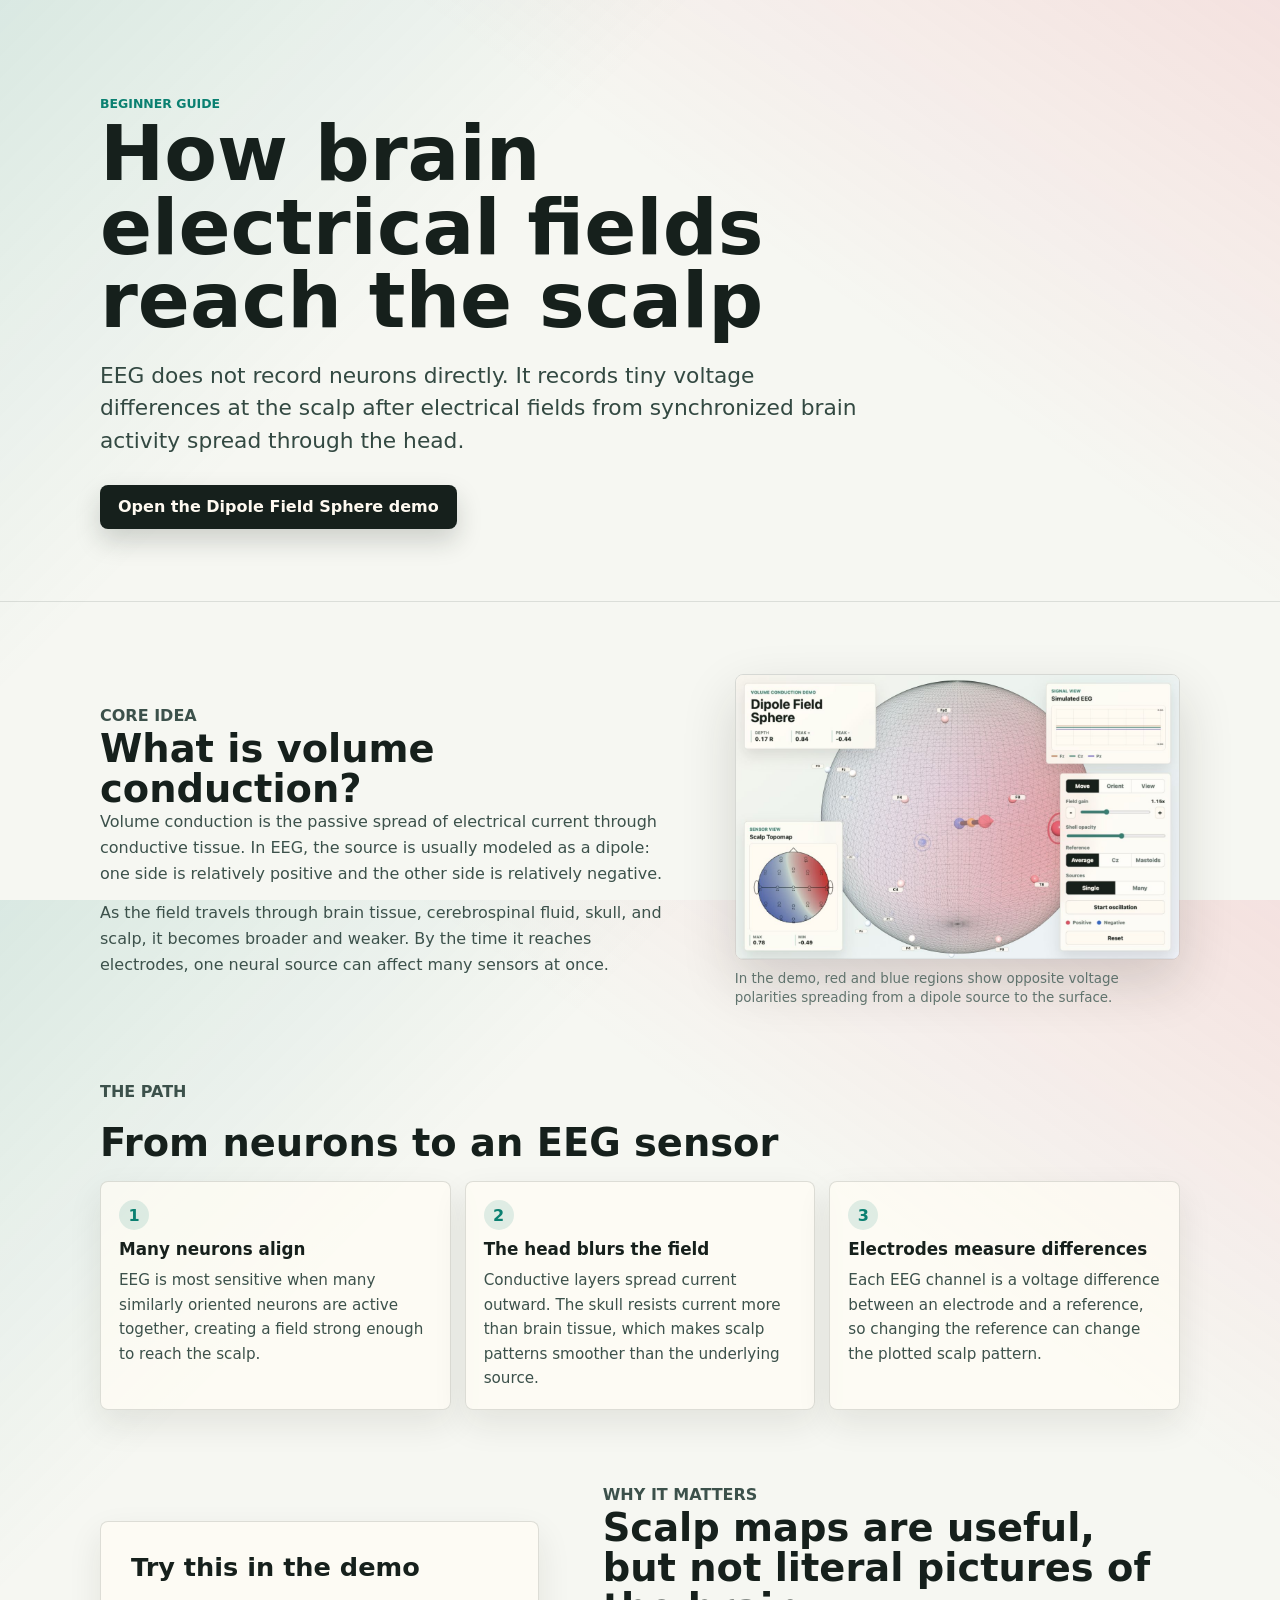
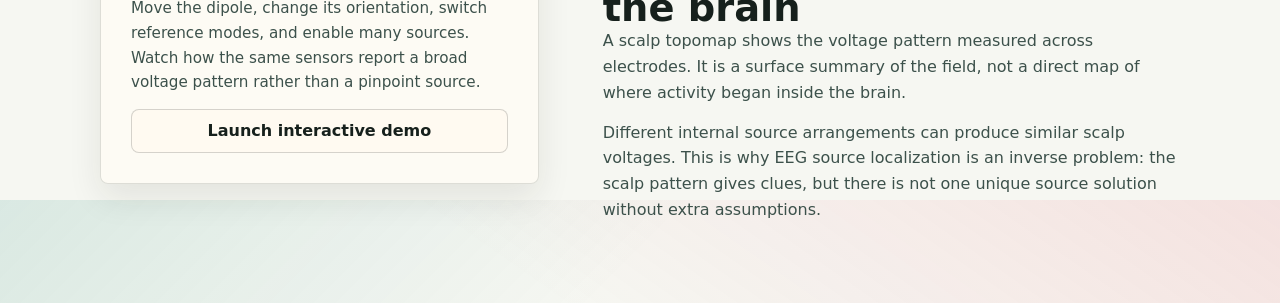
==== index.html @ 610b4066 "Add files via upload Initial commit" ====
<!doctype html>
<html lang="en">
  <head>
    <meta charset="utf-8">
    <meta name="viewport" content="width=device-width, initial-scale=1">
    <title>Volume Conduction and EEG</title>
    <link rel="stylesheet" href="./styles.css">
  </head>
  <body class="intro-body">
    <header class="intro-hero">
      <div class="intro-hero-inner">
        <p class="eyebrow">Beginner guide</p>
        <h1 class="intro-title">How brain electrical fields reach the scalp</h1>
        <p class="intro-lede">
          EEG does not record neurons directly. It records tiny voltage differences at the scalp after electrical fields from synchronized brain activity spread through the head.
        </p>
        <a class="primary-link" href="./demo.html">Open the Dipole Field Sphere demo</a>
      </div>
    </header>

    <main class="intro-main">
      <section class="intro-section intro-grid" aria-label="Volume conduction overview">
        <div>
          <p class="eyebrow">Core idea</p>
          <h2>What is volume conduction?</h2>
          <p>
            Volume conduction is the passive spread of electrical current through conductive tissue. In EEG, the source is usually modeled as a dipole: one side is relatively positive and the other side is relatively negative.
          </p>
          <p>
            As the field travels through brain tissue, cerebrospinal fluid, skull, and scalp, it becomes broader and weaker. By the time it reaches electrodes, one neural source can affect many sensors at once.
          </p>
        </div>
        <figure class="intro-preview">
          <img src="./artifacts/dipole-restored-sphere-desktop.jpg" alt="Screenshot of the Dipole Field Sphere demo showing scalp electrodes and a topomap">
          <figcaption>In the demo, red and blue regions show opposite voltage polarities spreading from a dipole source to the surface.</figcaption>
        </figure>
      </section>

      <section class="intro-section">
        <p class="eyebrow">The path</p>
        <h2>From neurons to an EEG sensor</h2>
        <div class="concept-steps">
          <article>
            <span class="step-number">1</span>
            <h3>Many neurons align</h3>
            <p>EEG is most sensitive when many similarly oriented neurons are active together, creating a field strong enough to reach the scalp.</p>
          </article>
          <article>
            <span class="step-number">2</span>
            <h3>The head blurs the field</h3>
            <p>Conductive layers spread current outward. The skull resists current more than brain tissue, which makes scalp patterns smoother than the underlying source.</p>
          </article>
          <article>
            <span class="step-number">3</span>
            <h3>Electrodes measure differences</h3>
            <p>Each EEG channel is a voltage difference between an electrode and a reference, so changing the reference can change the plotted scalp pattern.</p>
          </article>
        </div>
      </section>

      <section class="intro-section intro-grid reverse" aria-label="Why EEG is ambiguous">
        <div>
          <p class="eyebrow">Why it matters</p>
          <h2>Scalp maps are useful, but not literal pictures of the brain</h2>
          <p>
            A scalp topomap shows the voltage pattern measured across electrodes. It is a surface summary of the field, not a direct map of where activity began inside the brain.
          </p>
          <p>
            Different internal source arrangements can produce similar scalp voltages. This is why EEG source localization is an inverse problem: the scalp pattern gives clues, but there is not one unique source solution without extra assumptions.
          </p>
        </div>
        <div class="callout-panel">
          <h3>Try this in the demo</h3>
          <p>Move the dipole, change its orientation, switch reference modes, and enable many sources. Watch how the same sensors report a broad voltage pattern rather than a pinpoint source.</p>
          <a class="secondary-link" href="./demo.html">Launch interactive demo</a>
        </div>
      </section>
    </main>
  </body>
</html>
---- styles.css ----
:root {
  color-scheme: light;
  --paper: #f4f1e8;
  --ink: #16201c;
  --muted: #60736d;
  --panel: rgba(255, 252, 244, 0.88);
  --line: rgba(31, 45, 39, 0.16);
  --accent: #0b8071;
  --positive: #e8475d;
  --negative: #2368cc;
  --amber: #d6952a;
  font-family: Inter, ui-sans-serif, system-ui, -apple-system, BlinkMacSystemFont, "Segoe UI", sans-serif;
}

* {
  box-sizing: border-box;
}

html,
body {
  width: 100%;
  height: 100%;
  margin: 0;
}

body {
  overflow: hidden;
  background: linear-gradient(140deg, #f7f4ec 0%, #e8f3ef 46%, #edf1f7 100%);
  color: var(--ink);
}

.intro-body {
  min-height: 100%;
  overflow: auto;
  background:
    linear-gradient(135deg, rgba(11, 128, 113, 0.12), transparent 32%),
    linear-gradient(215deg, rgba(232, 71, 93, 0.12), transparent 34%),
    #f6f7f2;
}

button,
input {
  font: inherit;
}

.demo,
.scene {
  position: fixed;
  inset: 0;
}

.scene {
  cursor: grab;
  touch-action: none;
}

.scene:active {
  cursor: grabbing;
}

.scene canvas {
  display: block;
  width: 100%;
  height: 100%;
  touch-action: none;
}

.intro-hero {
  display: grid;
  align-items: end;
  min-height: 48vh;
  padding: clamp(36px, 8vw, 96px) 24px clamp(34px, 6vw, 72px);
  border-bottom: 1px solid rgba(31, 45, 39, 0.12);
}

.intro-hero-inner,
.intro-main {
  width: min(1080px, calc(100vw - 48px));
  margin: 0 auto;
}

.intro-title {
  max-width: 820px;
  font-size: clamp(2.4rem, 6vw, 5.4rem);
  line-height: 0.96;
}

.intro-lede {
  max-width: 760px;
  margin: 22px 0 28px;
  color: #334942;
  font-size: clamp(1.05rem, 2vw, 1.36rem);
  line-height: 1.48;
}

.primary-link,
.secondary-link {
  display: inline-flex;
  align-items: center;
  justify-content: center;
  min-height: 44px;
  border-radius: 8px;
  font-weight: 820;
  text-decoration: none;
}

.primary-link {
  padding: 0 18px;
  background: var(--ink);
  color: #fffaf1;
  box-shadow: 0 12px 26px rgba(22, 32, 28, 0.18);
}

.secondary-link {
  padding: 0 14px;
  border: 1px solid rgba(22, 32, 28, 0.18);
  background: #fffaf1;
  color: var(--ink);
}

.intro-main {
  display: grid;
  gap: clamp(34px, 6vw, 72px);
  padding: clamp(32px, 6vw, 72px) 0 80px;
}

.intro-section {
  display: grid;
  gap: 18px;
}

.intro-grid {
  grid-template-columns: minmax(0, 1fr) minmax(320px, 0.78fr);
  align-items: center;
  gap: clamp(28px, 5vw, 64px);
}

.intro-grid.reverse {
  grid-template-columns: minmax(320px, 0.76fr) minmax(0, 1fr);
}

.intro-grid.reverse > div:first-child {
  grid-column: 2;
}

.intro-grid.reverse > .callout-panel {
  grid-column: 1;
  grid-row: 1;
}

.intro-section h2 {
  margin: 0;
  max-width: 720px;
  font-size: clamp(1.7rem, 3vw, 2.8rem);
  line-height: 1.04;
}

.intro-section h3 {
  margin: 10px 0 8px;
  font-size: 1.05rem;
  line-height: 1.18;
}

.intro-section p {
  max-width: 740px;
  margin: 0;
  color: #3c514b;
  font-size: 1rem;
  line-height: 1.62;
}

.intro-section p + p {
  margin-top: 14px;
}

.intro-preview {
  margin: 0;
}

.intro-preview img {
  display: block;
  width: 100%;
  border: 1px solid rgba(22, 32, 28, 0.14);
  border-radius: 8px;
  box-shadow: 0 22px 54px rgba(33, 30, 22, 0.16);
}

.intro-preview figcaption {
  margin-top: 10px;
  color: var(--muted);
  font-size: 0.84rem;
  line-height: 1.4;
}

.concept-steps {
  display: grid;
  grid-template-columns: repeat(3, minmax(0, 1fr));
  gap: 14px;
}

.concept-steps article,
.callout-panel {
  border: 1px solid rgba(31, 45, 39, 0.14);
  border-radius: 8px;
  background: rgba(255, 252, 244, 0.72);
  box-shadow: 0 14px 34px rgba(33, 30, 22, 0.09);
}

.concept-steps article {
  padding: 18px;
}

.concept-steps p,
.callout-panel p {
  font-size: 0.95rem;
}

.step-number {
  display: grid;
  place-items: center;
  width: 30px;
  height: 30px;
  border-radius: 50%;
  background: rgba(11, 128, 113, 0.12);
  color: var(--accent);
  font-weight: 850;
}

.callout-panel {
  display: grid;
  gap: 14px;
  padding: clamp(20px, 4vw, 30px);
}

.callout-panel h3 {
  margin: 0;
  font-size: clamp(1.4rem, 2vw, 1.9rem);
}

.panel {
  position: fixed;
  z-index: 2;
  border: 1px solid var(--line);
  border-radius: 8px;
  background: var(--panel);
  box-shadow: 0 18px 42px rgba(33, 30, 22, 0.12);
  backdrop-filter: blur(16px);
}

.title-panel {
  top: 24px;
  left: 24px;
  display: grid;
  gap: 18px;
  width: min(380px, calc(100vw - 48px));
  padding: 18px;
}

.eyebrow {
  margin: 0 0 6px;
  color: var(--accent);
  font-size: 0.78rem;
  font-weight: 750;
  text-transform: uppercase;
}

h1 {
  margin: 0;
  font-size: clamp(1.65rem, 3vw, 2.7rem);
  line-height: 1.02;
  letter-spacing: 0;
}

h2 {
  margin: 0;
  font-size: 1.05rem;
  line-height: 1.08;
  letter-spacing: 0;
}

.readouts {
  display: grid;
  grid-template-columns: repeat(3, minmax(0, 1fr));
  gap: 8px;
  margin: 0;
}

.readouts div {
  min-width: 0;
  border-left: 2px solid rgba(11, 128, 113, 0.34);
  padding-left: 10px;
}

.readouts dt {
  color: var(--muted);
  font-size: 0.72rem;
  font-weight: 700;
  text-transform: uppercase;
}

.readouts dd {
  margin: 2px 0 0;
  overflow-wrap: anywhere;
  font-variant-numeric: tabular-nums;
  font-size: 1rem;
  font-weight: 780;
}

.map-panel {
  left: 24px;
  bottom: 24px;
  display: grid;
  gap: 10px;
  width: min(284px, calc(100vw - 48px));
  padding: 14px;
}

.map-panel canvas {
  display: block;
  width: 100%;
  aspect-ratio: 1;
  border: 1px solid rgba(22, 32, 28, 0.12);
  border-radius: 8px;
  background: rgba(255, 255, 255, 0.58);
}

.map-readouts {
  display: grid;
  grid-template-columns: 1fr 1fr;
  gap: 8px;
  margin: 0;
}

.map-readouts div {
  border-left: 2px solid rgba(11, 128, 113, 0.34);
  padding-left: 8px;
}

.map-readouts dt {
  color: var(--muted);
  font-size: 0.68rem;
  font-weight: 720;
  text-transform: uppercase;
}

.map-readouts dd {
  margin: 1px 0 0;
  font-variant-numeric: tabular-nums;
  font-size: 0.92rem;
  font-weight: 780;
}

.trace-panel {
  top: 24px;
  right: 24px;
  display: grid;
  gap: 10px;
  width: min(360px, calc(100vw - 48px));
  padding: 14px;
}

.trace-panel canvas {
  display: block;
  width: 100%;
  aspect-ratio: 23 / 9;
  border: 1px solid rgba(22, 32, 28, 0.12);
  border-radius: 8px;
  background: rgba(255, 255, 255, 0.58);
}

.trace-legend {
  display: flex;
  flex-wrap: wrap;
  gap: 8px 14px;
  color: var(--muted);
  font-size: 0.76rem;
  font-weight: 720;
}

.trace-legend span {
  display: inline-flex;
  align-items: center;
  gap: 6px;
}

.trace-swatch {
  width: 18px;
  height: 3px;
  border-radius: 999px;
}

.trace-fz {
  background: #bd6f3b;
}

.trace-cz {
  background: #0b8071;
}

.trace-pz {
  background: #6f62c9;
}

.control-panel {
  right: 24px;
  bottom: 24px;
  display: grid;
  gap: 16px;
  width: min(320px, calc(100vw - 48px));
  padding: 16px;
}

.segmented {
  display: grid;
  grid-template-columns: repeat(3, minmax(0, 1fr));
  overflow: hidden;
  border: 1px solid rgba(22, 32, 28, 0.18);
  border-radius: 8px;
  background: rgba(255, 255, 255, 0.58);
}

.mode-button {
  min-height: 38px;
  border: 0;
  border-right: 1px solid rgba(22, 32, 28, 0.12);
  background: transparent;
  color: var(--muted);
  font-weight: 760;
  cursor: pointer;
}

.mode-button:last-child {
  border-right: 0;
}

.mode-button.is-active {
  background: var(--ink);
  color: #fffaf1;
}

.control-row {
  display: grid;
  gap: 8px;
  color: var(--muted);
  font-size: 0.85rem;
  font-weight: 720;
}

.control-row > span {
  display: flex;
  align-items: baseline;
  justify-content: space-between;
  gap: 12px;
}

.control-row output {
  color: var(--ink);
  font-variant-numeric: tabular-nums;
  font-weight: 780;
}

.control-row input {
  width: 100%;
  accent-color: var(--accent);
}

.range-stepper {
  display: grid;
  grid-template-columns: 34px minmax(0, 1fr) 34px;
  align-items: center;
  gap: 8px;
}

.step-button {
  display: grid;
  place-items: center;
  width: 34px;
  height: 34px;
  border: 1px solid rgba(22, 32, 28, 0.18);
  border-radius: 8px;
  background: #fffaf1;
  color: var(--ink);
  font-size: 1.05rem;
  font-weight: 820;
  line-height: 1;
  cursor: pointer;
}

.step-button:active {
  transform: translateY(1px);
}

.control-block {
  display: grid;
  gap: 8px;
}

.control-label {
  color: var(--muted);
  font-size: 0.85rem;
  font-weight: 720;
}

.two-up {
  grid-template-columns: repeat(2, minmax(0, 1fr));
}

.toggle-button {
  min-height: 40px;
  border: 1px solid rgba(22, 32, 28, 0.18);
  border-radius: 8px;
  background: #fffaf1;
  color: var(--ink);
  font-weight: 780;
  cursor: pointer;
}

.toggle-button.is-active {
  background: var(--accent);
  color: #fffaf1;
}

.legend {
  display: flex;
  flex-wrap: wrap;
  gap: 10px 16px;
  color: var(--muted);
  font-size: 0.86rem;
  font-weight: 720;
}

.legend span {
  display: inline-flex;
  align-items: center;
  gap: 8px;
}

.swatch {
  width: 12px;
  height: 12px;
  border-radius: 50%;
  box-shadow: 0 0 0 3px rgba(255, 255, 255, 0.72);
}

.swatch.positive {
  background: var(--positive);
}

.swatch.negative {
  background: var(--negative);
}

.reset-button {
  min-height: 40px;
  border: 1px solid rgba(22, 32, 28, 0.18);
  border-radius: 8px;
  background: #fffaf1;
  color: var(--ink);
  font-weight: 780;
  cursor: pointer;
}

.reset-button:hover,
.mode-button:hover,
.toggle-button:hover {
  filter: brightness(0.98);
}

@media (max-width: 760px) {
  .title-panel {
    top: 12px;
    left: 12px;
    width: calc(100vw - 24px);
    padding: 14px;
    gap: 12px;
  }

  h1 {
    font-size: 1.45rem;
  }

  .control-panel {
    right: 12px;
    bottom: 12px;
    width: calc(100vw - 24px);
    grid-template-columns: 1fr 1fr;
    gap: 12px;
    padding: 12px;
  }

  .map-panel {
    top: 178px;
    bottom: auto;
    left: 12px;
    width: 120px;
    gap: 7px;
    padding: 8px;
  }

  .trace-panel {
    top: 178px;
    right: 12px;
    width: calc(100vw - 156px);
    gap: 7px;
    padding: 10px;
  }

  .trace-panel .eyebrow {
    margin-bottom: 3px;
    font-size: 0.62rem;
  }

  .trace-panel h2 {
    font-size: 0.86rem;
  }

  .trace-legend {
    gap: 5px 9px;
    font-size: 0.66rem;
  }

  .map-panel .eyebrow {
    margin-bottom: 3px;
    font-size: 0.62rem;
  }

  .map-panel h2 {
    font-size: 0.86rem;
  }

  .map-readouts dt {
    font-size: 0.6rem;
  }

  .map-readouts dd {
    font-size: 0.74rem;
  }

  .map-readouts {
    display: none;
  }

  .segmented,
  .span-all,
  .legend,
  .reset-button {
    grid-column: 1 / -1;
  }

  .readouts dd {
    font-size: 0.92rem;
  }
}

@media (max-width: 460px) {
  .readouts {
    grid-template-columns: 1fr 1fr;
  }

  .control-panel {
    grid-template-columns: 1fr;
  }
}

@media (max-width: 820px) {
  .intro-hero {
    min-height: auto;
    padding-top: 42px;
  }

  .intro-grid,
  .intro-grid.reverse {
    grid-template-columns: 1fr;
  }

  .intro-grid.reverse > div:first-child,
  .intro-grid.reverse > .callout-panel {
    grid-column: auto;
    grid-row: auto;
  }

  .concept-steps {
    grid-template-columns: 1fr;
  }
}

@media (max-width: 520px) {
  .intro-hero-inner,
  .intro-main {
    width: calc(100vw - 32px);
  }

  .intro-hero {
    padding-left: 16px;
    padding-right: 16px;
  }

  .intro-title {
    font-size: 2.18rem;
  }

  .primary-link,
  .secondary-link {
    width: 100%;
  }
}
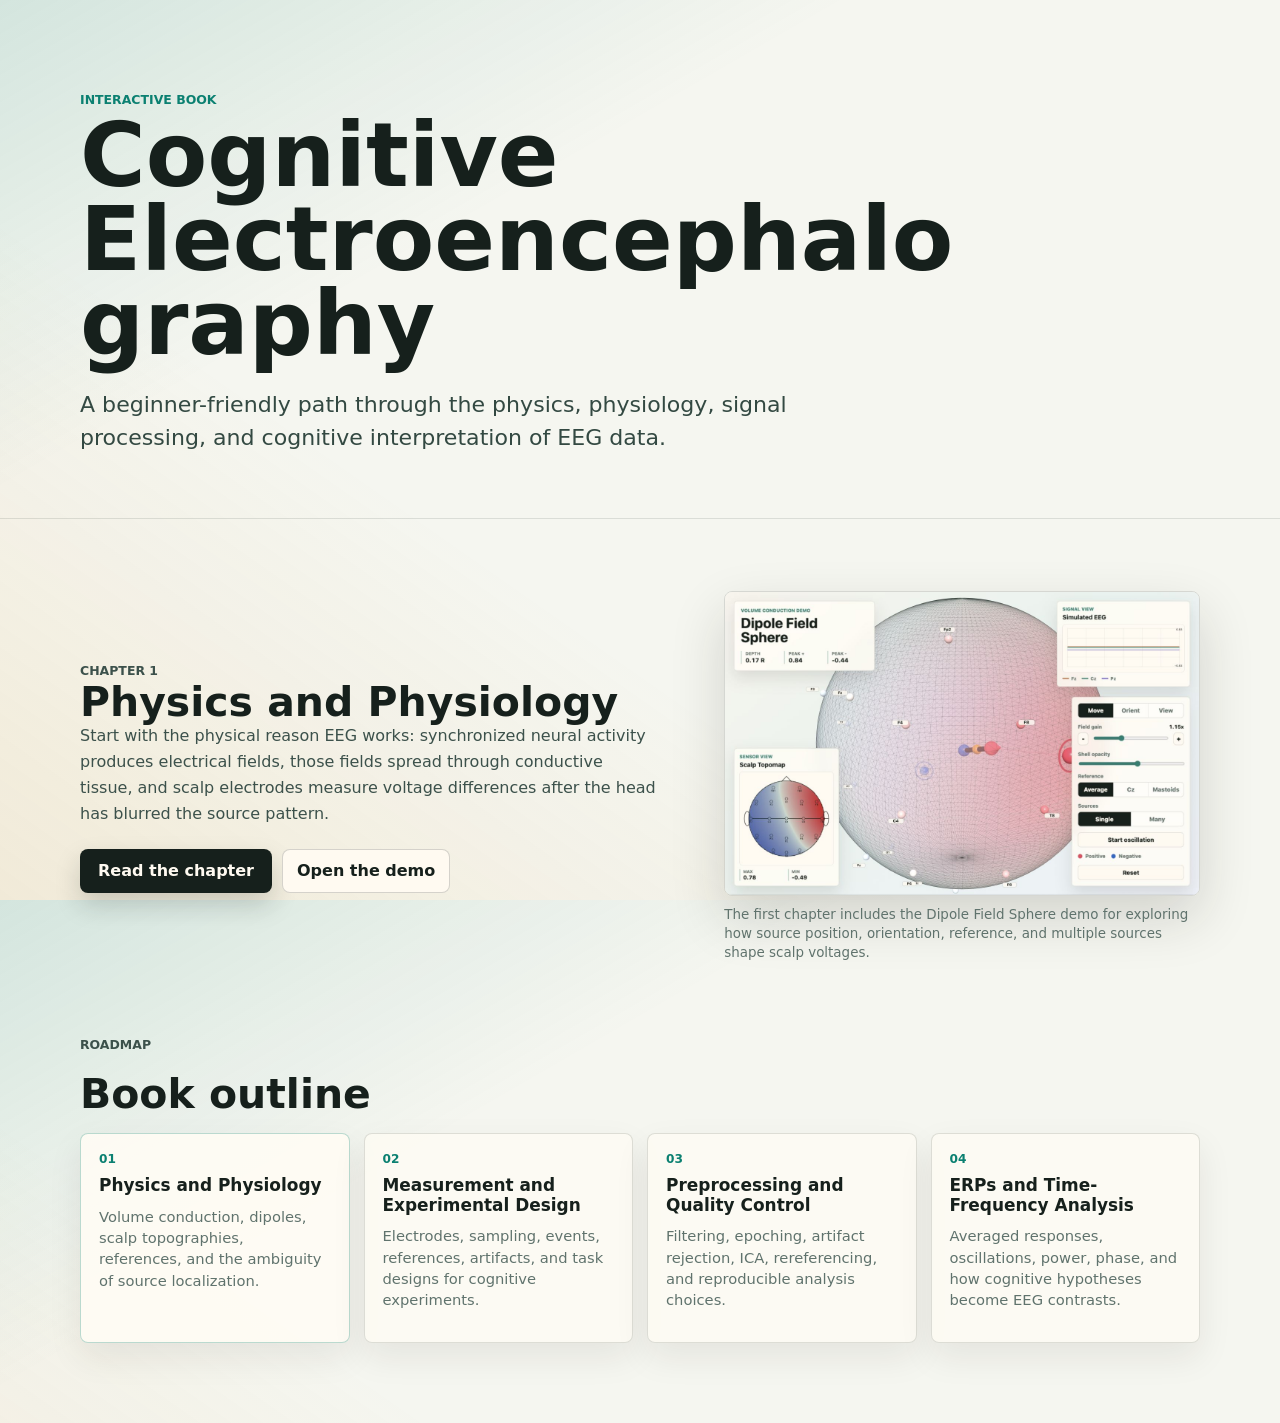
==== commit 724afccc: "Change to book style" ====
--- a/index.html
+++ b/index.html
@@ -3,76 +3,63 @@
   <head>
     <meta charset="utf-8">
     <meta name="viewport" content="width=device-width, initial-scale=1">
-    <title>Volume Conduction and EEG</title>
+    <title>Cognitive Electroencephalography</title>
     <link rel="stylesheet" href="./styles.css">
   </head>
-  <body class="intro-body">
-    <header class="intro-hero">
-      <div class="intro-hero-inner">
-        <p class="eyebrow">Beginner guide</p>
-        <h1 class="intro-title">How brain electrical fields reach the scalp</h1>
-        <p class="intro-lede">
-          EEG does not record neurons directly. It records tiny voltage differences at the scalp after electrical fields from synchronized brain activity spread through the head.
+  <body class="intro-body book-home">
+    <header class="book-hero">
+      <div class="book-hero-inner">
+        <p class="eyebrow">Interactive book</p>
+        <h1 class="book-title">Cognitive Electroencephalography</h1>
+        <p class="book-lede">
+          A beginner-friendly path through the physics, physiology, signal processing, and cognitive interpretation of EEG data.
         </p>
-        <a class="primary-link" href="./demo.html">Open the Dipole Field Sphere demo</a>
       </div>
     </header>
 
-    <main class="intro-main">
-      <section class="intro-section intro-grid" aria-label="Volume conduction overview">
+    <main class="book-main">
+      <section class="book-section book-grid" aria-label="Featured chapter">
         <div>
-          <p class="eyebrow">Core idea</p>
-          <h2>What is volume conduction?</h2>
+          <p class="eyebrow">Chapter 1</p>
+          <h2>Physics and Physiology</h2>
           <p>
-            Volume conduction is the passive spread of electrical current through conductive tissue. In EEG, the source is usually modeled as a dipole: one side is relatively positive and the other side is relatively negative.
+            Start with the physical reason EEG works: synchronized neural activity produces electrical fields, those fields spread through conductive tissue, and scalp electrodes measure voltage differences after the head has blurred the source pattern.
           </p>
-          <p>
-            As the field travels through brain tissue, cerebrospinal fluid, skull, and scalp, it becomes broader and weaker. By the time it reaches electrodes, one neural source can affect many sensors at once.
-          </p>
+          <div class="book-actions">
+            <a class="primary-link" href="./chapters/physics-and-physiology/index.html">Read the chapter</a>
+            <a class="secondary-link" href="./chapters/physics-and-physiology/demo.html">Open the demo</a>
+          </div>
         </div>
         <figure class="intro-preview">
-          <img src="./artifacts/dipole-restored-sphere-desktop.jpg" alt="Screenshot of the Dipole Field Sphere demo showing scalp electrodes and a topomap">
-          <figcaption>In the demo, red and blue regions show opposite voltage polarities spreading from a dipole source to the surface.</figcaption>
+          <img src="./artifacts/dipole-restored-sphere-desktop.jpg" alt="Screenshot of the Dipole Field Sphere volume conduction demo">
+          <figcaption>The first chapter includes the Dipole Field Sphere demo for exploring how source position, orientation, reference, and multiple sources shape scalp voltages.</figcaption>
         </figure>
       </section>
 
-      <section class="intro-section">
-        <p class="eyebrow">The path</p>
-        <h2>From neurons to an EEG sensor</h2>
-        <div class="concept-steps">
-          <article>
-            <span class="step-number">1</span>
-            <h3>Many neurons align</h3>
-            <p>EEG is most sensitive when many similarly oriented neurons are active together, creating a field strong enough to reach the scalp.</p>
+      <section class="book-section" aria-label="Book outline">
+        <p class="eyebrow">Roadmap</p>
+        <h2>Book outline</h2>
+        <div class="chapter-list">
+          <a class="chapter-card is-available" href="./chapters/physics-and-physiology/index.html">
+            <span>01</span>
+            <h3>Physics and Physiology</h3>
+            <p>Volume conduction, dipoles, scalp topographies, references, and the ambiguity of source localization.</p>
+          </a>
+          <article class="chapter-card">
+            <span>02</span>
+            <h3>Measurement and Experimental Design</h3>
+            <p>Electrodes, sampling, events, references, artifacts, and task designs for cognitive experiments.</p>
           </article>
-          <article>
-            <span class="step-number">2</span>
-            <h3>The head blurs the field</h3>
-            <p>Conductive layers spread current outward. The skull resists current more than brain tissue, which makes scalp patterns smoother than the underlying source.</p>
+          <article class="chapter-card">
+            <span>03</span>
+            <h3>Preprocessing and Quality Control</h3>
+            <p>Filtering, epoching, artifact rejection, ICA, rereferencing, and reproducible analysis choices.</p>
           </article>
-          <article>
-            <span class="step-number">3</span>
-            <h3>Electrodes measure differences</h3>
-            <p>Each EEG channel is a voltage difference between an electrode and a reference, so changing the reference can change the plotted scalp pattern.</p>
+          <article class="chapter-card">
+            <span>04</span>
+            <h3>ERPs and Time-Frequency Analysis</h3>
+            <p>Averaged responses, oscillations, power, phase, and how cognitive hypotheses become EEG contrasts.</p>
           </article>
-        </div>
-      </section>
-
-      <section class="intro-section intro-grid reverse" aria-label="Why EEG is ambiguous">
-        <div>
-          <p class="eyebrow">Why it matters</p>
-          <h2>Scalp maps are useful, but not literal pictures of the brain</h2>
-          <p>
-            A scalp topomap shows the voltage pattern measured across electrodes. It is a surface summary of the field, not a direct map of where activity began inside the brain.
-          </p>
-          <p>
-            Different internal source arrangements can produce similar scalp voltages. This is why EEG source localization is an inverse problem: the scalp pattern gives clues, but there is not one unique source solution without extra assumptions.
-          </p>
-        </div>
-        <div class="callout-panel">
-          <h3>Try this in the demo</h3>
-          <p>Move the dipole, change its orientation, switch reference modes, and enable many sources. Watch how the same sensors report a broad voltage pattern rather than a pinpoint source.</p>
-          <a class="secondary-link" href="./demo.html">Launch interactive demo</a>
         </div>
       </section>
     </main>
--- a/styles.css
+++ b/styles.css
@@ -38,6 +38,13 @@
     #f6f7f2;
 }
 
+.book-home {
+  background:
+    linear-gradient(150deg, rgba(11, 128, 113, 0.14), transparent 30%),
+    linear-gradient(35deg, rgba(214, 149, 42, 0.12), transparent 38%),
+    #f5f6f0;
+}
+
 button,
 input {
   font: inherit;
@@ -83,6 +90,7 @@
   max-width: 820px;
   font-size: clamp(2.4rem, 6vw, 5.4rem);
   line-height: 0.96;
+  overflow-wrap: anywhere;
 }
 
 .intro-lede {
@@ -116,6 +124,131 @@
   border: 1px solid rgba(22, 32, 28, 0.18);
   background: #fffaf1;
   color: var(--ink);
+}
+
+.text-link {
+  display: inline-flex;
+  width: fit-content;
+  margin-bottom: 18px;
+  color: var(--accent);
+  font-size: 0.88rem;
+  font-weight: 820;
+  text-decoration: none;
+}
+
+.text-link:hover,
+.chapter-card:hover h3 {
+  text-decoration: underline;
+}
+
+.book-hero {
+  display: grid;
+  min-height: 44vh;
+  align-items: end;
+  padding: clamp(36px, 8vw, 92px) 24px clamp(32px, 6vw, 64px);
+  border-bottom: 1px solid rgba(31, 45, 39, 0.12);
+}
+
+.book-hero-inner,
+.book-main {
+  width: min(1120px, calc(100vw - 48px));
+  margin: 0 auto;
+}
+
+.book-title {
+  max-width: 920px;
+  font-size: clamp(2.7rem, 7vw, 6.4rem);
+  line-height: 0.94;
+  overflow-wrap: anywhere;
+}
+
+.book-lede {
+  max-width: 760px;
+  margin: 22px 0 0;
+  color: #334942;
+  font-size: clamp(1.08rem, 2vw, 1.38rem);
+  line-height: 1.5;
+}
+
+.book-main {
+  display: grid;
+  gap: clamp(34px, 6vw, 72px);
+  padding: clamp(32px, 6vw, 72px) 0 80px;
+}
+
+.book-section {
+  display: grid;
+  gap: 18px;
+}
+
+.book-grid {
+  grid-template-columns: minmax(0, 1fr) minmax(320px, 0.82fr);
+  align-items: center;
+  gap: clamp(28px, 5vw, 64px);
+}
+
+.book-section h2 {
+  margin: 0;
+  max-width: 740px;
+  font-size: clamp(1.8rem, 3.2vw, 3rem);
+  line-height: 1.03;
+}
+
+.book-section p {
+  max-width: 760px;
+  margin: 0;
+  color: #3c514b;
+  line-height: 1.62;
+}
+
+.book-actions {
+  display: flex;
+  flex-wrap: wrap;
+  gap: 10px;
+  margin-top: 22px;
+}
+
+.chapter-list {
+  display: grid;
+  grid-template-columns: repeat(4, minmax(0, 1fr));
+  gap: 14px;
+}
+
+.chapter-card {
+  display: grid;
+  align-content: start;
+  min-height: 210px;
+  gap: 10px;
+  border: 1px solid rgba(31, 45, 39, 0.14);
+  border-radius: 8px;
+  background: rgba(255, 252, 244, 0.7);
+  padding: 18px;
+  color: inherit;
+  text-decoration: none;
+  box-shadow: 0 14px 34px rgba(33, 30, 22, 0.08);
+}
+
+.chapter-card.is-available {
+  background: rgba(255, 252, 244, 0.88);
+  border-color: rgba(11, 128, 113, 0.28);
+}
+
+.chapter-card span {
+  color: var(--accent);
+  font-size: 0.76rem;
+  font-weight: 850;
+}
+
+.chapter-card h3 {
+  margin: 0;
+  font-size: 1.06rem;
+  line-height: 1.16;
+}
+
+.chapter-card p {
+  color: var(--muted);
+  font-size: 0.92rem;
+  line-height: 1.45;
 }
 
 .intro-main {
@@ -668,8 +801,14 @@
     padding-top: 42px;
   }
 
+  .book-hero {
+    min-height: auto;
+    padding-top: 42px;
+  }
+
   .intro-grid,
-  .intro-grid.reverse {
+  .intro-grid.reverse,
+  .book-grid {
     grid-template-columns: 1fr;
   }
 
@@ -682,25 +821,44 @@
   .concept-steps {
     grid-template-columns: 1fr;
   }
+
+  .chapter-list {
+    grid-template-columns: repeat(2, minmax(0, 1fr));
+  }
 }
 
 @media (max-width: 520px) {
   .intro-hero-inner,
-  .intro-main {
+  .intro-main,
+  .book-hero-inner,
+  .book-main {
     width: calc(100vw - 32px);
   }
 
-  .intro-hero {
+  .intro-hero,
+  .book-hero {
     padding-left: 16px;
     padding-right: 16px;
   }
 
   .intro-title {
     font-size: 2.18rem;
+  }
+
+  .book-title {
+    font-size: 2.42rem;
   }
 
   .primary-link,
   .secondary-link {
     width: 100%;
   }
-}
+
+  .chapter-list {
+    grid-template-columns: 1fr;
+  }
+
+  .book-actions {
+    flex-direction: column;
+  }
+}
